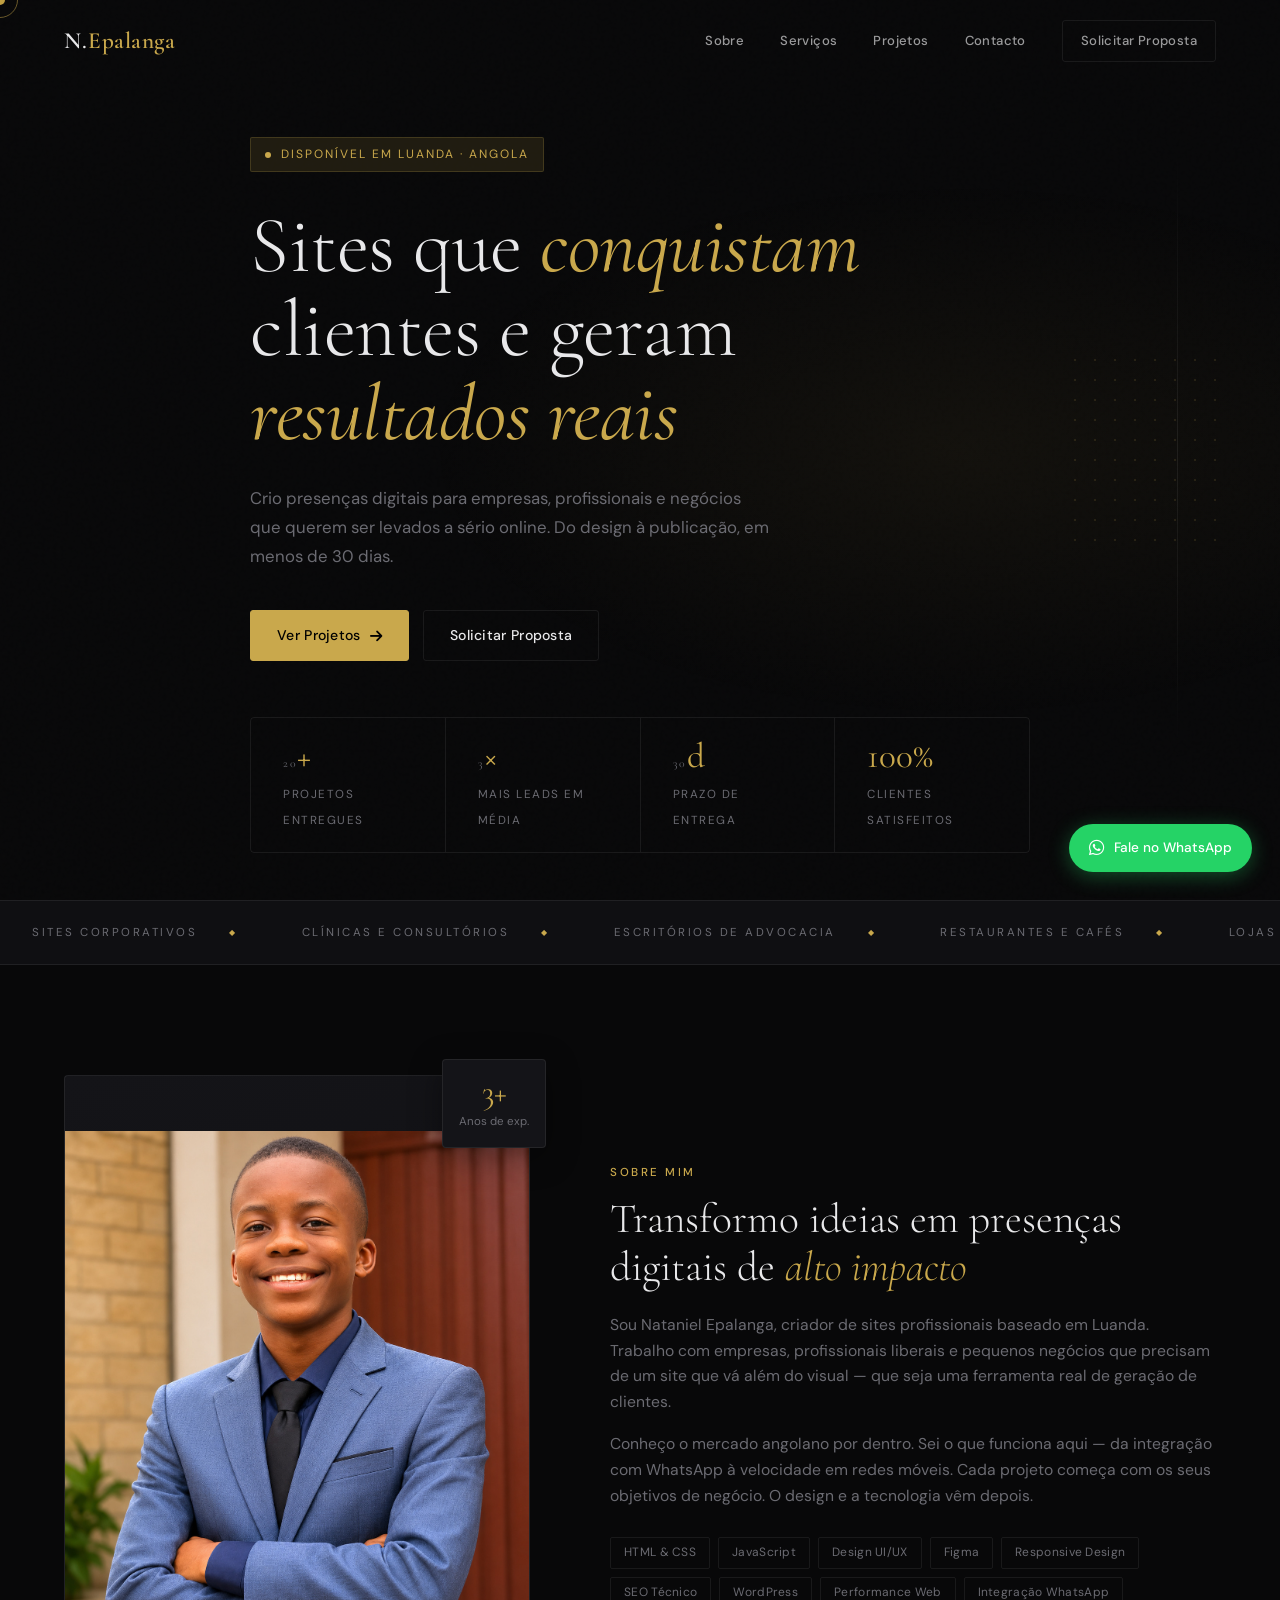
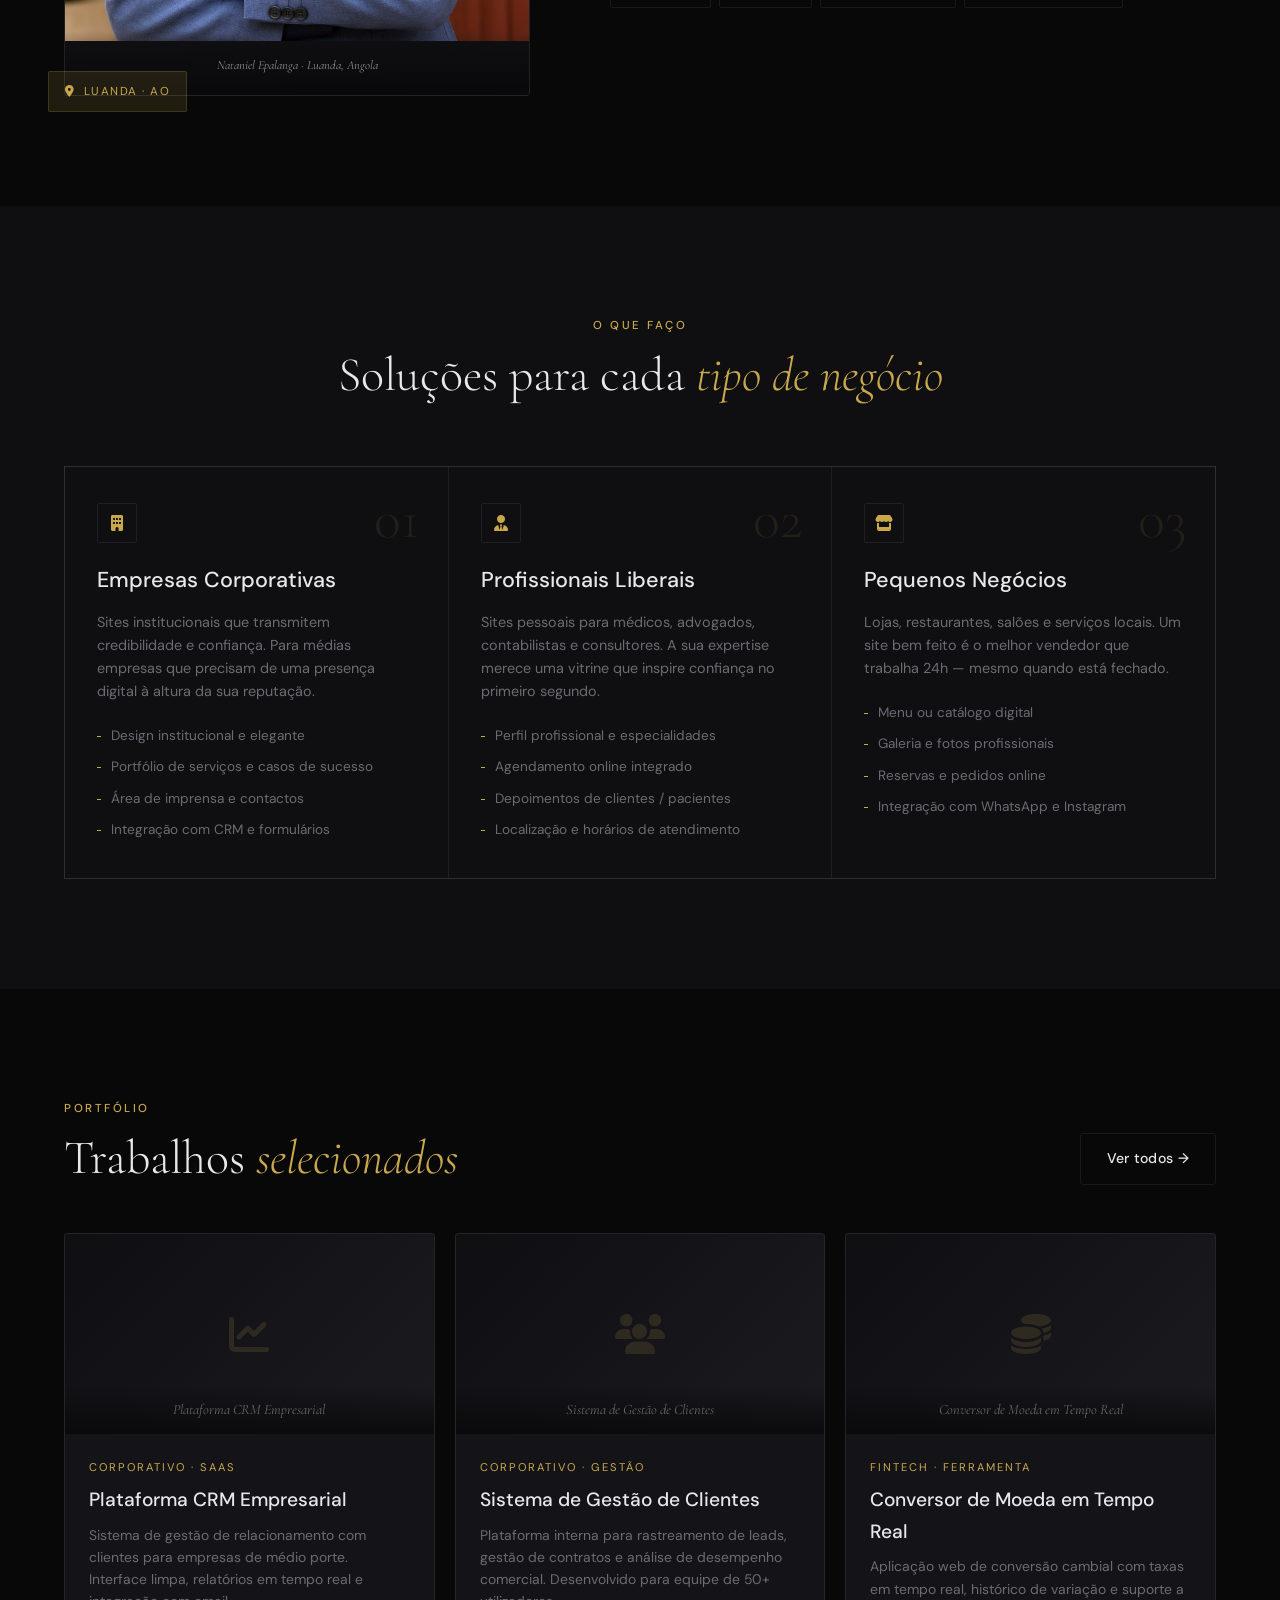
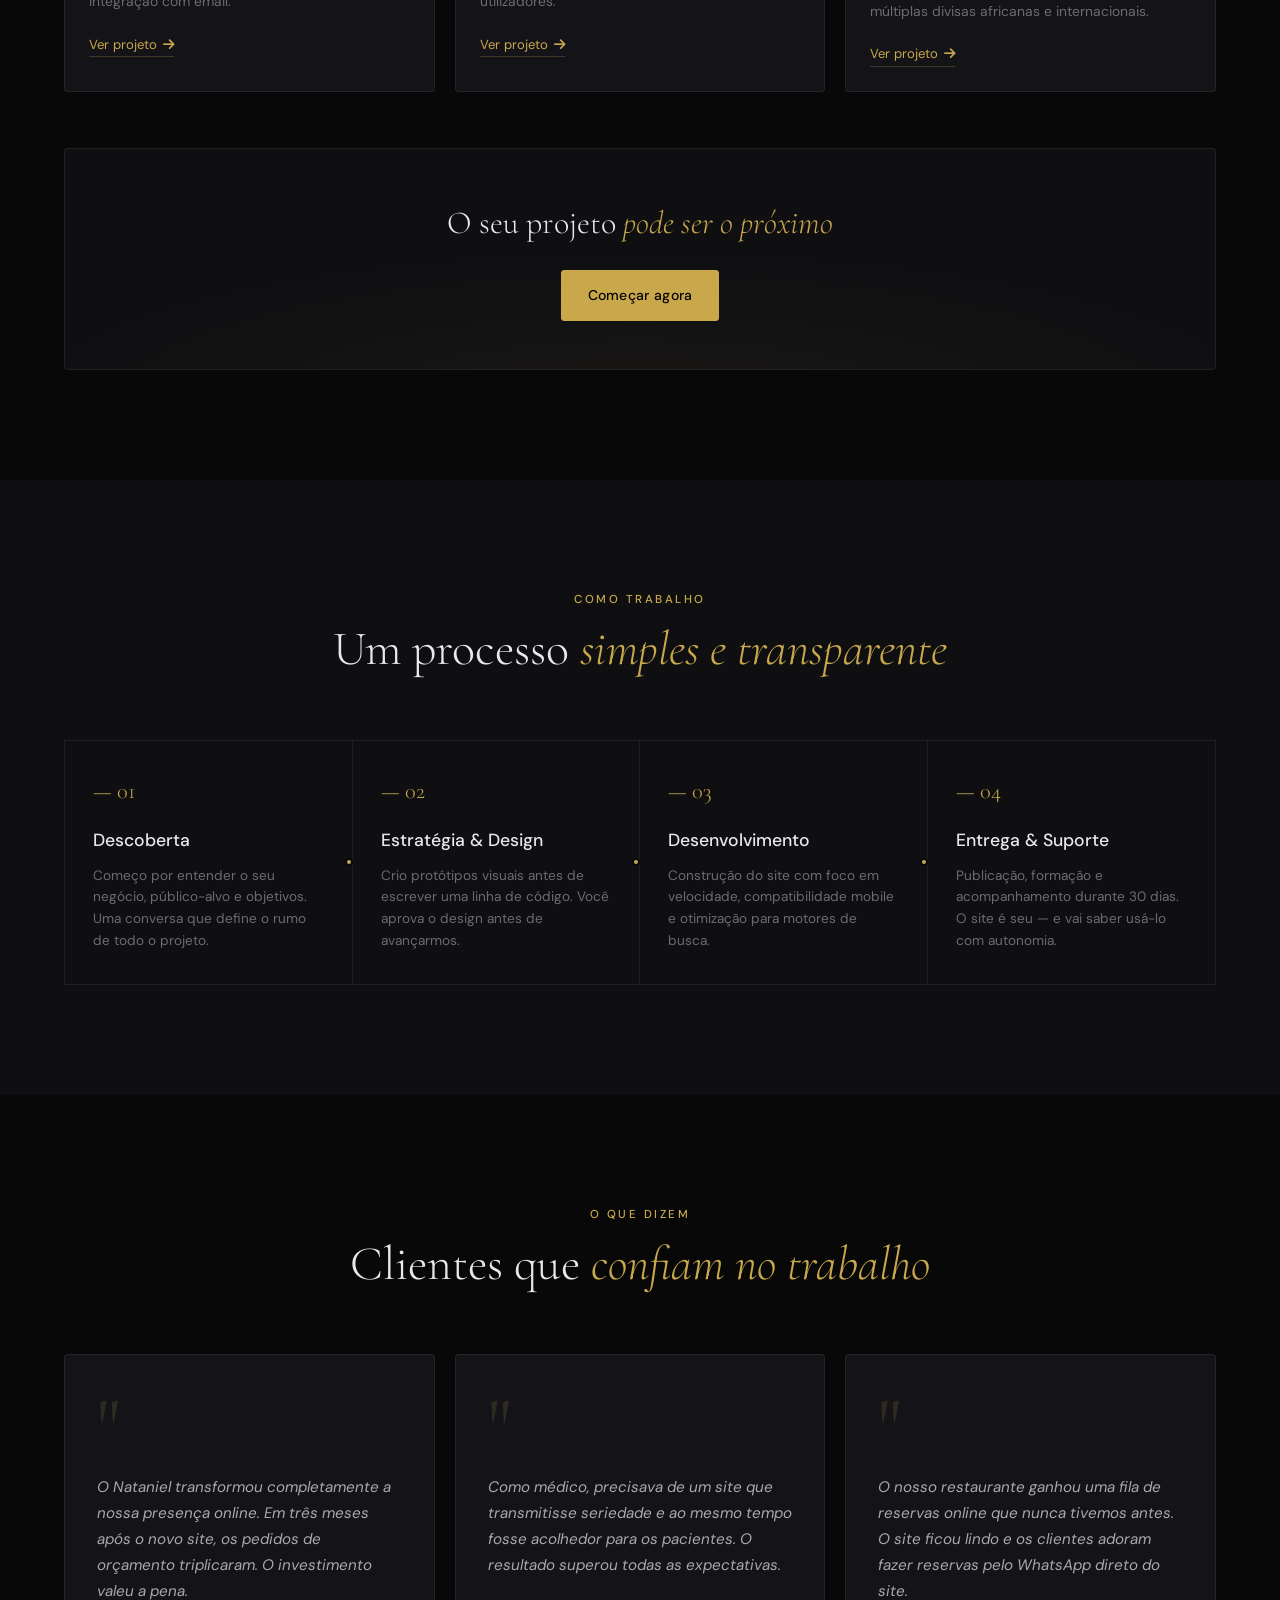
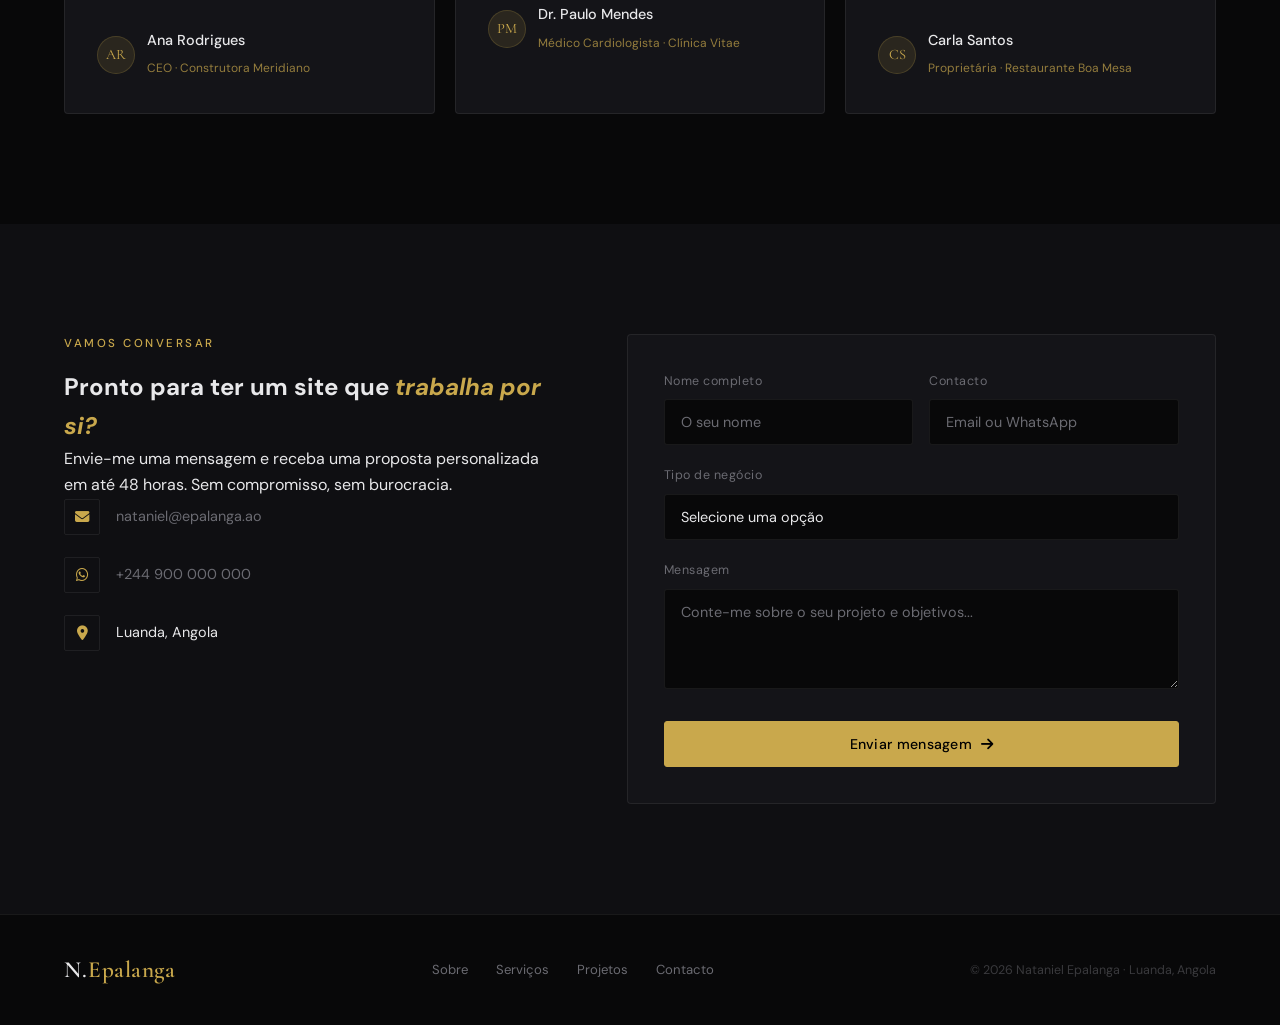
==== index2.html @ 770cfa65 "index2" ====
<!DOCTYPE html>
<html lang="pt-BR">
<head>
  <meta charset="UTF-8">
  <meta name="viewport" content="width=device-width, initial-scale=1.0">
  <meta name="description" content="Nataniel Epalanga — Criador de sites profissionais em Luanda, Angola. Design, desenvolvimento e resultados reais para empresas e negócios.">
  <title>Nataniel Epalanga — Criador de Sites Profissionais</title>
  
  <link rel="preconnect" href="https://fonts.googleapis.com">
  <link rel="preconnect" href="https://fonts.gstatic.com" crossorigin>
  <link href="https://fonts.googleapis.com/css2?family=Cormorant+Garamond:ital,wght@0,300;0,400;0,600;1,300;1,400&family=DM+Sans:wght@300;400;500&display=swap" rel="stylesheet">
  <link rel="stylesheet" href="https://cdnjs.cloudflare.com/ajax/libs/font-awesome/6.4.0/css/all.min.css">

  <style>
    :root {
      --bg:       #080809;
      --bg-2:     #0f0f12;
      --bg-card:  #141418;
      --border:   rgba(255,255,255,0.07);
      --border-h: rgba(201,168,76,0.35);
      --text:     #e8e8ea;
      --muted:    #6b6b72;
      --gold:     #c9a84c;
      --gold-2:   #e2c97e;
      --gold-dim: rgba(201,168,76,0.12);
      --font-h:   'Cormorant Garamond', serif;
      --font-b:   'DM Sans', sans-serif;
      --ease:     cubic-bezier(.4,0,.2,1);
    }
    *,*::before,*::after{margin:0;padding:0;box-sizing:border-box;}
    html{scroll-behavior:smooth;font-size:16px;}
    body{
      background:var(--bg);
      color:var(--text);
      font-family:var(--font-b);
      line-height:1.65;
      overflow-x:hidden;
      cursor:none;
    }
    a{text-decoration:none;color:inherit;}
    ul{list-style:none;}
    img{max-width:100%;display:block;}

    /* CURSOR */
    .cursor{
      position:fixed;width:10px;height:10px;
      border-radius:50%;background:var(--gold);
      pointer-events:none;z-index:9999;
      transform:translate(-50%,-50%);
      transition:transform .1s var(--ease),opacity .2s;
      mix-blend-mode:difference;
    }
    .cursor-ring{
      position:fixed;width:36px;height:36px;
      border-radius:50%;border:1px solid rgba(201,168,76,.5);
      pointer-events:none;z-index:9998;
      transform:translate(-50%,-50%);
      transition:transform .18s var(--ease),width .25s,height .25s,opacity .2s;
    }
    body:hover .cursor{opacity:1;}

    /* GRAIN OVERLAY */
    body::before{
      content:'';position:fixed;inset:0;
      background-image:url("data:image/svg+xml,%3Csvg viewBox='0 0 256 256' xmlns='http://www.w3.org/2000/svg'%3E%3Cfilter id='noise'%3E%3CfeTurbulence type='fractalNoise' baseFrequency='0.9' numOctaves='4' stitchTiles='stitch'/%3E%3C/filter%3E%3Crect width='100%25' height='100%25' filter='url(%23noise)' opacity='0.04'/%3E%3C/svg%3E");
      pointer-events:none;z-index:0;opacity:.4;
    }

    /* UTILITÁRIOS */
    .container{max-width:1200px;margin:0 auto;padding:0 24px;position:relative;z-index:1;}
    .sp{padding:110px 0;}
    .gold{color:var(--gold);font-style:italic;}
    .label{
      font-size:.72rem;text-transform:uppercase;letter-spacing:2.5px;
      color:var(--gold);margin-bottom:14px;display:block;font-family:var(--font-b);font-weight:500;
    }

    .btn{
      display:inline-flex;align-items:center;gap:9px;
      padding:13px 26px;border-radius:3px;font-weight:500;
      font-size:.88rem;cursor:pointer;transition:all .25s var(--ease);
      border:1px solid transparent;font-family:var(--font-b);
      letter-spacing:.3px;
    }
    .btn-primary{background:var(--gold);color:#000;border-color:var(--gold);}
    .btn-primary:hover{background:var(--gold-2);transform:translateY(-2px);box-shadow:0 8px 24px rgba(201,168,76,.25);}
    .btn-outline{background:transparent;color:var(--text);border-color:var(--border);}
    .btn-outline:hover{border-color:var(--gold);color:var(--gold);}

    /* WHATSAPP FLOAT */
    .wa-float{
      position:fixed;bottom:28px;right:28px;z-index:999;
      display:flex;align-items:center;gap:10px;
      background:#25D366;color:#fff;
      padding:13px 20px;border-radius:50px;
      font-size:.85rem;font-weight:500;
      box-shadow:0 4px 20px rgba(37,211,102,.35);
      transition:all .25s var(--ease);
      animation:waFloat 3s ease-in-out infinite;
    }
    .wa-float:hover{transform:translateY(-3px);box-shadow:0 8px 28px rgba(37,211,102,.45);}
    .wa-float i{font-size:1.1rem;}
    @keyframes waFloat{0%,100%{transform:translateY(0);}50%{transform:translateY(-4px);}}

    /* NAVBAR */
    .navbar{
      position:fixed;top:0;left:0;width:100%;z-index:1000;
      padding:20px 0;
      background:rgba(8,8,9,0);
      backdrop-filter:blur(0px);
      border-bottom:1px solid transparent;
      transition:all .4s var(--ease);
    }
    .navbar.scrolled{
      background:rgba(8,8,9,.88);
      backdrop-filter:blur(16px);
      border-bottom-color:var(--border);
      padding:13px 0;
    }
    .nav-inner{display:flex;justify-content:space-between;align-items:center;}
    .logo{
      font-family:var(--font-h);font-size:1.45rem;font-weight:600;
      letter-spacing:.5px;display:flex;align-items:center;gap:1px;
    }
    .logo em{color:var(--gold);font-style:normal;}
    .nav-links{display:flex;gap:36px;align-items:center;}
    .nav-links a{
      font-size:.82rem;font-weight:500;
      color:rgba(232,232,234,.65);
      letter-spacing:.4px;
      position:relative;
    }
    .nav-links a::after{
      content:'';position:absolute;bottom:-4px;left:0;
      width:0;height:1px;background:var(--gold);
      transition:width .3s var(--ease);
    }
    .nav-links a:hover{color:var(--text);}
    .nav-links a:hover::after{width:100%;}
    .nav-cta{padding:9px 18px;font-size:.82rem;}
    .hamburger{display:none;flex-direction:column;gap:5px;cursor:none;}
    .hamburger span{width:22px;height:1.5px;background:var(--text);transition:all .3s var(--ease);}

    /* HERO */
    .hero{
      min-height:100vh;display:flex;align-items:center;
      padding-top:90px;position:relative;overflow:hidden;
    }
    .hero-bg{
      position:absolute;inset:0;z-index:0;
      background:radial-gradient(ellipse 70% 50% at 75% 50%, rgba(201,168,76,.06) 0%, transparent 60%);
    }
    .hero-bg-line{
      position:absolute;right:8%;top:50%;transform:translateY(-50%);
      width:1px;height:70vh;
      background:linear-gradient(to bottom, transparent, var(--border), transparent);
    }
    .hero-grid-deco{
      position:absolute;right:5%;top:50%;transform:translateY(-50%);
      display:grid;grid-template-columns:repeat(8,1fr);
      grid-template-rows:repeat(10,1fr);
      gap:18px;opacity:.18;
      pointer-events:none;
    }
    .hero-grid-deco span{
      width:2px;height:2px;border-radius:50%;
      background:var(--gold);display:block;
    }
    .hero-content{max-width:780px;position:relative;z-index:1;}
    .hero-eyebrow{
      display:inline-flex;align-items:center;gap:10px;
      background:var(--gold-dim);border:1px solid rgba(201,168,76,.2);
      padding:7px 14px;border-radius:2px;
      font-size:.75rem;text-transform:uppercase;letter-spacing:2px;
      color:var(--gold);margin-bottom:32px;
    }
    .hero-eyebrow::before{content:'';width:6px;height:6px;border-radius:50%;background:var(--gold);animation:pulse 2s ease-in-out infinite;}
    @keyframes pulse{0%,100%{opacity:1;}50%{opacity:.3;}}
    .hero h1{
      font-family:var(--font-h);
      font-size:clamp(3rem,6.5vw,5rem);
      line-height:1.05;
      font-weight:300;
      margin-bottom:28px;
      letter-spacing:-.5px;
    }
    .hero h1 em{font-weight:400;}
    .hero-sub{
      font-size:1.05rem;color:var(--muted);
      max-width:520px;margin-bottom:40px;line-height:1.7;
    }
    .hero-actions{display:flex;gap:14px;flex-wrap:wrap;margin-bottom:56px;}
    .metrics{display:flex;gap:0;flex-wrap:wrap;border:1px solid var(--border);border-radius:4px;overflow:hidden;}
    .metric-item{
      padding:20px 32px;border-right:1px solid var(--border);
      flex:1;min-width:120px;
    }
    .metric-item:last-child{border-right:none;}
    .metric-item strong{
      display:block;font-family:var(--font-h);
      font-size:2.2rem;color:var(--gold);font-weight:400;
      line-height:1;margin-bottom:6px;
    }
    .metric-item span{font-size:.73rem;color:var(--muted);text-transform:uppercase;letter-spacing:1.5px;}

    /* MARQUEE */
    .marquee-wrap{
      overflow:hidden;padding:22px 0;
      border-top:1px solid var(--border);border-bottom:1px solid var(--border);
      background:var(--bg-2);
    }
    .marquee-track{display:flex;gap:0;animation:marquee 32s linear infinite;width:max-content;}
    .marquee-item{
      font-size:.72rem;text-transform:uppercase;letter-spacing:2.5px;
      color:var(--muted);white-space:nowrap;
      display:flex;align-items:center;gap:32px;padding:0 32px;
    }
    .marquee-item::after{content:"◆";color:var(--gold);font-size:.5rem;}
    @keyframes marquee{to{transform:translateX(-50%);}}

    /* SOBRE */
    .about-grid{display:grid;grid-template-columns:1fr 1.3fr;gap:80px;align-items:center;}
    .about-photo-wrap{position:relative;}
    .about-photo{
      aspect-ratio:3/4;
      background:linear-gradient(160deg, var(--bg-card) 0%, var(--bg-2) 100%);
      border:1px solid var(--border);
      border-radius:4px;
      overflow:hidden;
      display:flex;align-items:center;justify-content:center;
      position:relative;
    }
    .about-photo-placeholder{
      font-family:var(--font-h);font-size:6rem;
      color:var(--gold);opacity:.15;font-weight:300;
      user-select:none;
    }
    .about-photo-tag{
      position:absolute;bottom:0;left:0;right:0;
      background:linear-gradient(to top, rgba(8,8,9,.9), transparent);
      padding:24px 20px 20px;
      font-size:.78rem;color:rgba(232,232,234,.6);
      text-align:center;font-style:italic;font-family:var(--font-h);
    }
    .about-badge{
      position:absolute;top:-16px;right:-16px;
      background:var(--bg-card);border:1px solid var(--border);
      padding:16px;border-radius:4px;text-align:center;
      box-shadow:0 8px 32px rgba(0,0,0,.4);
    }
    .about-badge strong{
      display:block;font-family:var(--font-h);
      font-size:2rem;color:var(--gold);font-weight:400;line-height:1;
    }
    .about-badge span{font-size:.72rem;color:var(--muted);display:block;margin-top:4px;}
    .about-luanda{
      position:absolute;bottom:-16px;left:-16px;
      background:var(--gold-dim);border:1px solid rgba(201,168,76,.2);
      padding:10px 16px;border-radius:2px;
      font-size:.72rem;color:var(--gold);
      display:flex;align-items:center;gap:8px;
      text-transform:uppercase;letter-spacing:1.5px;
    }
    .about-text h2{font-family:var(--font-h);font-size:2.6rem;line-height:1.15;margin-bottom:20px;font-weight:300;}
    .about-text p{color:var(--muted);margin-bottom:16px;font-size:.98rem;}
    .skills-wrap{display:flex;flex-wrap:wrap;gap:8px;margin-top:28px;}
    .skill-tag{
      padding:5px 13px;
      background:transparent;border:1px solid var(--border);
      border-radius:2px;font-size:.75rem;color:var(--muted);
      transition:all .2s;letter-spacing:.3px;
    }
    .skill-tag:hover{border-color:var(--gold);color:var(--gold);}

    /* SERVIÇOS */
    .sec-header{text-align:center;margin-bottom:64px;}
    .sec-header h2{font-family:var(--font-h);font-size:3rem;font-weight:300;margin-top:10px;line-height:1.1;}
    .services-grid{display:grid;grid-template-columns:repeat(auto-fit,minmax(300px,1fr));gap:1px;
      background:var(--border);border:1px solid var(--border);}
    .service-card{
      background:var(--bg-2);padding:36px 32px;
      position:relative;transition:background .3s var(--ease);
    }
    .service-card:hover{background:var(--bg-card);}
    .service-card:hover .service-num{opacity:.35;}
    .service-num{
      position:absolute;top:24px;right:28px;
      font-family:var(--font-h);font-size:3.5rem;
      color:var(--gold);opacity:.1;
      font-weight:300;transition:opacity .3s;line-height:1;
    }
    .service-icon{
      width:40px;height:40px;border:1px solid var(--border);
      border-radius:2px;display:flex;align-items:center;justify-content:center;
      color:var(--gold);font-size:1rem;margin-bottom:20px;
    }
    .service-card h3{font-size:1.35rem;margin-bottom:12px;font-weight:500;}
    .service-card > p{color:var(--muted);font-size:.9rem;margin-bottom:22px;line-height:1.6;}
    .service-list{display:flex;flex-direction:column;gap:9px;}
    .service-list li{
      display:flex;align-items:center;gap:10px;
      font-size:.85rem;color:var(--muted);
    }
    .service-list li::before{content:"";width:4px;height:1px;background:var(--gold);flex-shrink:0;}

    /* PORTFÓLIO */
    .portfolio-head{
      display:flex;justify-content:space-between;
      align-items:flex-end;margin-bottom:48px;flex-wrap:wrap;gap:16px;
    }
    .portfolio-head h2{font-family:var(--font-h);font-size:3rem;font-weight:300;line-height:1.1;}
    .portfolio-grid{display:grid;grid-template-columns:repeat(auto-fit,minmax(340px,1fr));gap:20px;}
    .project-card{
      background:var(--bg-card);border:1px solid var(--border);
      border-radius:4px;overflow:hidden;
      transition:border-color .3s var(--ease),transform .3s var(--ease);
    }
    .project-card:hover{border-color:var(--border-h);transform:translateY(-4px);}
    .project-thumb{
      height:200px;
      background:linear-gradient(135deg, var(--bg-2) 0%, #1a1a20 100%);
      display:flex;align-items:center;justify-content:center;
      position:relative;overflow:hidden;
    }
    .project-thumb-icon{
      font-size:2.5rem;color:var(--gold);opacity:.15;
      transition:opacity .3s,transform .3s var(--ease);
    }
    .project-card:hover .project-thumb-icon{opacity:.25;transform:scale(1.05);}
    .thumb-label{
      position:absolute;bottom:0;left:0;right:0;
      padding:12px 16px;
      background:linear-gradient(to top,rgba(8,8,9,.85),transparent);
      font-size:.7rem;color:rgba(232,232,234,.4);
      text-align:center;font-family:var(--font-h);font-style:italic;font-size:.9rem;
    }
    .project-info{padding:24px;}
    .project-tag{font-size:.7rem;text-transform:uppercase;letter-spacing:2px;color:var(--gold);margin-bottom:8px;display:block;}
    .project-info h3{font-size:1.2rem;margin-bottom:8px;font-weight:500;}
    .project-info p{font-size:.87rem;color:var(--muted);margin-bottom:18px;line-height:1.6;}
    .project-link{
      font-size:.82rem;color:var(--gold);
      display:inline-flex;align-items:center;gap:6px;
      border-bottom:1px solid rgba(201,168,76,.25);padding-bottom:1px;
      transition:gap .2s,border-color .2s;
    }
    .project-link:hover{gap:10px;border-color:var(--gold);}
    .portfolio-cta{
      text-align:center;margin-top:56px;padding:48px 40px;
      background:var(--bg-2);border:1px solid var(--border);
      border-radius:4px;position:relative;overflow:hidden;
    }
    .portfolio-cta::before{
      content:'';position:absolute;inset:0;
      background:radial-gradient(ellipse 60% 80% at 50% 120%, rgba(201,168,76,.06), transparent);
    }
    .portfolio-cta h3{font-family:var(--font-h);font-size:2rem;margin-bottom:20px;font-weight:300;position:relative;}

    /* PROCESSO */
    .process-grid{
      display:grid;
      grid-template-columns:repeat(auto-fit,minmax(220px,1fr));
      gap:0;
      border:1px solid var(--border);
    }
    .process-step{
      padding:32px 28px;
      border-right:1px solid var(--border);
      position:relative;
      transition:background .3s;
    }
    .process-step:last-child{border-right:none;}
    .process-step:hover{background:var(--bg-card);}
    .step-num{
      font-family:var(--font-h);font-size:1.4rem;
      color:var(--gold);margin-bottom:16px;display:block;
      font-weight:300;
    }
    .process-step h3{font-size:1.1rem;margin-bottom:10px;font-weight:500;}
    .process-step p{font-size:.85rem;color:var(--muted);line-height:1.6;}
    .step-connector{
      position:absolute;top:50%;right:-1px;
      width:8px;height:8px;border-radius:50%;
      background:var(--gold);border:2px solid var(--bg);
      transform:translateY(-50%);z-index:1;
    }
    .process-step:last-child .step-connector{display:none;}

    /* DEPOIMENTOS */
    .testimonials-grid{display:grid;grid-template-columns:repeat(auto-fit,minmax(300px,1fr));gap:20px;}
    .testimonial-card{
      background:var(--bg-card);border:1px solid var(--border);
      padding:32px;border-radius:4px;position:relative;
      transition:border-color .3s;
    }
    .testimonial-card:hover{border-color:var(--border-h);}
    .quote-mark{
      font-family:var(--font-h);font-size:5rem;
      color:var(--gold);opacity:.15;line-height:1;
      margin-bottom:8px;display:block;
    }
    .testimonial-card p{font-size:.95rem;color:rgba(232,232,234,.7);margin-bottom:24px;font-style:italic;line-height:1.7;}
    .client-row{display:flex;align-items:center;gap:12px;}
    .client-avatar{
      width:38px;height:38px;border-radius:50%;
      background:var(--gold-dim);border:1px solid rgba(201,168,76,.2);
      display:flex;align-items:center;justify-content:center;
      font-family:var(--font-h);font-size:.9rem;color:var(--gold);flex-shrink:0;
    }
    .client-info h4{font-size:.9rem;margin-bottom:2px;font-weight:500;}
    .client-info span{font-size:.75rem;color:var(--gold);opacity:.7;}

    /* CONTACTO */
    .contact-grid{display:grid;grid-template-columns:1fr 1.2fr;gap:72px;align-items:start;}
    .contact-info h2{font-family:var(--font-h);font-size:2.6rem;margin-bottom:16px;font-weight:300;line-height:1.15;}
    .contact-info > p{color:var(--muted);margin-bottom:36px;font-size:.95rem;}
    .info-row{display:flex;align-items:center;gap:16px;margin-bottom:22px;}
    .info-icon{
      width:36px;height:36px;border:1px solid var(--border);
      border-radius:2px;display:flex;align-items:center;justify-content:center;
      color:var(--gold);font-size:.9rem;flex-shrink:0;
    }
    .info-row a:hover,.info-row span{color:var(--text);}
    .info-row a:hover{color:var(--gold);}
    .info-text{font-size:.9rem;color:var(--muted);}
    .contact-form-wrap{
      background:var(--bg-card);border:1px solid var(--border);
      padding:36px;border-radius:4px;
    }
    .f-group{margin-bottom:20px;}
    .f-group label{display:block;font-size:.78rem;color:var(--muted);margin-bottom:8px;letter-spacing:.5px;}
    .f-control{
      width:100%;padding:13px 16px;
      background:var(--bg);border:1px solid var(--border);
      border-radius:3px;color:var(--text);
      font-family:var(--font-b);font-size:.9rem;
      transition:border-color .2s;
      -webkit-appearance:none;
    }
    .f-control:focus{outline:none;border-color:rgba(201,168,76,.4);}
    .f-control::placeholder{color:var(--muted);}
    .f-row{display:grid;grid-template-columns:1fr 1fr;gap:16px;}
    .btn-submit{width:100%;justify-content:center;margin-top:4px;}
    .form-success{display:none;text-align:center;padding:18px;color:var(--gold);margin-top:14px;font-size:.9rem;}

    /* FOOTER */
    footer{padding:36px 0;border-top:1px solid var(--border);}
    .footer-inner{
      display:flex;justify-content:space-between;
      align-items:center;flex-wrap:wrap;gap:20px;
    }
    .footer-links{display:flex;gap:28px;}
    .footer-links a{font-size:.82rem;color:var(--muted);transition:color .2s;}
    .footer-links a:hover{color:var(--gold);}
    .copyright{font-size:.78rem;color:rgba(107,107,114,.5);}

    /* RESPONSIVO */
    @media(max-width:768px){
      .nav-links{
        position:fixed;top:0;right:-100%;width:80%;max-width:280px;height:100vh;
        background:var(--bg-2);flex-direction:column;justify-content:center;
        padding:40px;transition:right .3s var(--ease);border-left:1px solid var(--border);
      }
      .nav-links.active{right:0;}
      .hamburger{display:flex;}
      .hamburger.active span:nth-child(1){transform:rotate(45deg) translate(5px,4px);}
      .hamburger.active span:nth-child(2){opacity:0;}
      .hamburger.active span:nth-child(3){transform:rotate(-45deg) translate(5px,-4px);}
      .about-grid,.contact-grid{grid-template-columns:1fr;gap:48px;}
      .f-row{grid-template-columns:1fr;}
      .metrics{flex-direction:column;border:none;gap:0;}
      .metric-item{border-right:none;border-bottom:1px solid var(--border);padding:16px 0;}
      .metric-item:last-child{border-bottom:none;}
      .sp{padding:80px 0;}
      body{cursor:auto;}
      .cursor,.cursor-ring{display:none;}
      .wa-float span{display:none;}
      .process-grid{grid-template-columns:1fr 1fr;}
      .process-step{border-right:1px solid var(--border);}
      .process-step:nth-child(even){border-right:none;}
      .process-step:nth-child(n+3){border-top:1px solid var(--border);}
    }
    @media(max-width:480px){
      .process-grid{grid-template-columns:1fr;}
      .process-step{border-right:none;border-bottom:1px solid var(--border);}
      .process-step:last-child{border-bottom:none;}
    }

    /* ANIMAÇÕES */
    .fade-in{opacity:0;transform:translateY(24px);transition:opacity .65s var(--ease),transform .65s var(--ease);}
    .fade-in.visible{opacity:1;transform:translateY(0);}
    .fade-in:nth-child(2){transition-delay:.1s;}
    .fade-in:nth-child(3){transition-delay:.2s;}

    /* COUNTER */
    .counter{display:inline-block;}
  </style>
</head>
<body>

  <!-- CURSOR -->
  <div class="cursor" id="cursor"></div>
  <div class="cursor-ring" id="cursorRing"></div>

  <!-- WHATSAPP FLOAT -->
  <a href="https://wa.me/244900000000?text=Olá%20Nataniel%2C%20gostaria%20de%20saber%20mais%20sobre%20os%20seus%20serviços." target="_blank" class="wa-float" aria-label="Contactar no WhatsApp">
    <i class="fab fa-whatsapp"></i>
    <span>Fale no WhatsApp</span>
  </a>

  <!-- NAVBAR -->
  <nav class="navbar" id="navbar">
    <div class="container nav-inner">
      <a href="#" class="logo">N.<em>Epalanga</em></a>
      <div class="nav-links" id="navLinks">
        <a href="#sobre">Sobre</a>
        <a href="#servicos">Serviços</a>
        <a href="#projetos">Projetos</a>
        <a href="#contato">Contacto</a>
        <a href="#contato" class="btn btn-outline nav-cta">Solicitar Proposta</a>
      </div>
      <div class="hamburger" id="hamburger" role="button" tabindex="0" aria-label="Menu">
        <span></span><span></span><span></span>
      </div>
    </div>
  </nav>

  <main>
    <!-- HERO -->
    <section class="hero">
      <div class="hero-bg"></div>
      <div class="hero-bg-line"></div>
      <div class="hero-grid-deco" id="heroDots"></div>
      <div class="container">
        <div class="hero-content fade-in">
          <span class="hero-eyebrow">Disponível em Luanda · Angola</span>
          <h1>Sites que <em class="gold">conquistam</em><br>clientes e geram<br><em class="gold">resultados reais</em></h1>
          <p class="hero-sub">Crio presenças digitais para empresas, profissionais e negócios que querem ser levados a sério online. Do design à publicação, em menos de 30 dias.</p>
          <div class="hero-actions">
            <a href="#projetos" class="btn btn-primary">Ver Projetos <i class="fas fa-arrow-right"></i></a>
            <a href="#contato" class="btn btn-outline">Solicitar Proposta</a>
          </div>
          <div class="metrics">
            <div class="metric-item">
              <strong><span class="counter" data-target="20">0</span>+</strong>
              <span>Projetos entregues</span>
            </div>
            <div class="metric-item">
              <strong><span class="counter" data-target="3">0</span>×</strong>
              <span>Mais leads em média</span>
            </div>
            <div class="metric-item">
              <strong><span class="counter" data-target="30">0</span>d</strong>
              <span>Prazo de entrega</span>
            </div>
            <div class="metric-item">
              <strong>100%</strong>
              <span>Clientes satisfeitos</span>
            </div>
          </div>
        </div>
      </div>
    </section>

    <!-- MARQUEE -->
    <div class="marquee-wrap">
      <div class="marquee-track">
        <span class="marquee-item">Sites Corporativos</span>
        <span class="marquee-item">Clínicas e Consultórios</span>
        <span class="marquee-item">Escritórios de Advocacia</span>
        <span class="marquee-item">Restaurantes e Cafés</span>
        <span class="marquee-item">Lojas Online</span>
        <span class="marquee-item">Landing Pages de Alta Conversão</span>
        <span class="marquee-item">SEO e Performance</span>
        <span class="marquee-item">Integração WhatsApp</span>
        <span class="marquee-item">Sites Corporativos</span>
        <span class="marquee-item">Clínicas e Consultórios</span>
        <span class="marquee-item">Escritórios de Advocacia</span>
        <span class="marquee-item">Restaurantes e Cafés</span>
        <span class="marquee-item">Lojas Online</span>
        <span class="marquee-item">Landing Pages de Alta Conversão</span>
        <span class="marquee-item">SEO e Performance</span>
        <span class="marquee-item">Integração WhatsApp</span>
      </div>
    </div>

    <!-- SOBRE -->
    <section id="sobre" class="sp">
      <div class="container about-grid">
        <div class="about-photo-wrap fade-in">
          <div class="about-photo">
            <img src="img/WIN_20260401_14_56_53_Pro.jpg" alt="Nataniel Epalanga">
            <div class="about-photo-tag">Nataniel Epalanga · Luanda, Angola</div>
            
          </div>
          <div class="about-badge">
            <strong>3+</strong>
            <span>Anos de exp.</span>
          </div>
          <div class="about-luanda">
            <i class="fas fa-map-marker-alt"></i>
            Luanda · AO
          </div>
        </div>
        <div class="about-text fade-in">
          <span class="label">Sobre mim</span>
          <h2>Transformo ideias em presenças digitais de <span class="gold">alto impacto</span></h2>
          <p>Sou Nataniel Epalanga, criador de sites profissionais baseado em Luanda. Trabalho com empresas, profissionais liberais e pequenos negócios que precisam de um site que vá além do visual — que seja uma ferramenta real de geração de clientes.</p>
          <p>Conheço o mercado angolano por dentro. Sei o que funciona aqui — da integração com WhatsApp à velocidade em redes móveis. Cada projeto começa com os seus objetivos de negócio. O design e a tecnologia vêm depois.</p>
          <div class="skills-wrap">
            <span class="skill-tag">HTML & CSS</span>
            <span class="skill-tag">JavaScript</span>
            <span class="skill-tag">Design UI/UX</span>
            <span class="skill-tag">Figma</span>
            <span class="skill-tag">Responsive Design</span>
            <span class="skill-tag">SEO Técnico</span>
            <span class="skill-tag">WordPress</span>
            <span class="skill-tag">Performance Web</span>
            <span class="skill-tag">Integração WhatsApp</span>
          </div>
        </div>
      </div>
    </section>

    <!-- SERVIÇOS -->
    <section id="servicos" class="sp" style="background:var(--bg-2);">
      <div class="container">
        <div class="sec-header fade-in">
          <span class="label">O que faço</span>
          <h2>Soluções para cada <span class="gold">tipo de negócio</span></h2>
        </div>
        <div class="services-grid">
          <div class="service-card fade-in">
            <span class="service-num">01</span>
            <div class="service-icon"><i class="fas fa-building"></i></div>
            <h3>Empresas Corporativas</h3>
            <p>Sites institucionais que transmitem credibilidade e confiança. Para médias empresas que precisam de uma presença digital à altura da sua reputação.</p>
            <ul class="service-list">
              <li>Design institucional e elegante</li>
              <li>Portfólio de serviços e casos de sucesso</li>
              <li>Área de imprensa e contactos</li>
              <li>Integração com CRM e formulários</li>
            </ul>
          </div>
          <div class="service-card fade-in">
            <span class="service-num">02</span>
            <div class="service-icon"><i class="fas fa-user-tie"></i></div>
            <h3>Profissionais Liberais</h3>
            <p>Sites pessoais para médicos, advogados, contabilistas e consultores. A sua expertise merece uma vitrine que inspire confiança no primeiro segundo.</p>
            <ul class="service-list">
              <li>Perfil profissional e especialidades</li>
              <li>Agendamento online integrado</li>
              <li>Depoimentos de clientes / pacientes</li>
              <li>Localização e horários de atendimento</li>
            </ul>
          </div>
          <div class="service-card fade-in">
            <span class="service-num">03</span>
            <div class="service-icon"><i class="fas fa-store"></i></div>
            <h3>Pequenos Negócios</h3>
            <p>Lojas, restaurantes, salões e serviços locais. Um site bem feito é o melhor vendedor que trabalha 24h — mesmo quando está fechado.</p>
            <ul class="service-list">
              <li>Menu ou catálogo digital</li>
              <li>Galeria e fotos profissionais</li>
              <li>Reservas e pedidos online</li>
              <li>Integração com WhatsApp e Instagram</li>
            </ul>
          </div>
        </div>
      </div>
    </section>

    <!-- PORTFÓLIO -->
    <section id="projetos" class="sp">
      <div class="container">
        <div class="portfolio-head fade-in">
          <div>
            <span class="label">Portfólio</span>
            <h2>Trabalhos <span class="gold">selecionados</span></h2>
          </div>
          <a href="#" class="btn btn-outline">Ver todos →</a>
        </div>
        <div class="portfolio-grid">
          <div class="project-card fade-in">
            <div class="project-thumb">
              <i class="fas fa-chart-line project-thumb-icon"></i>
              <div class="thumb-label">Plataforma CRM Empresarial</div>
            </div>
            <div class="project-info">
              <span class="project-tag">Corporativo · SaaS</span>
              <h3>Plataforma CRM Empresarial</h3>
              <p>Sistema de gestão de relacionamento com clientes para empresas de médio porte. Interface limpa, relatórios em tempo real e integração com email.</p>
              <a href="#" class="project-link">Ver projeto <i class="fas fa-arrow-right"></i></a>
            </div>
          </div>
          <div class="project-card fade-in">
            <div class="project-thumb">
              <i class="fas fa-users project-thumb-icon"></i>
              <div class="thumb-label">Sistema de Gestão de Clientes</div>
            </div>
            <div class="project-info">
              <span class="project-tag">Corporativo · Gestão</span>
              <h3>Sistema de Gestão de Clientes</h3>
              <p>Plataforma interna para rastreamento de leads, gestão de contratos e análise de desempenho comercial. Desenvolvido para equipe de 50+ utilizadores.</p>
              <a href="#" class="project-link">Ver projeto <i class="fas fa-arrow-right"></i></a>
            </div>
          </div>
          <div class="project-card fade-in">
            <div class="project-thumb">
              <i class="fas fa-coins project-thumb-icon"></i>
              <div class="thumb-label">Conversor de Moeda em Tempo Real</div>
            </div>
            <div class="project-info">
              <span class="project-tag">Fintech · Ferramenta</span>
              <h3>Conversor de Moeda em Tempo Real</h3>
              <p>Aplicação web de conversão cambial com taxas em tempo real, histórico de variação e suporte a múltiplas divisas africanas e internacionais.</p>
              <a href="#" class="project-link">Ver projeto <i class="fas fa-arrow-right"></i></a>
            </div>
          </div>
        </div>
        <div class="portfolio-cta fade-in">
          <h3>O seu projeto <span class="gold">pode ser o próximo</span></h3>
          <a href="#contato" class="btn btn-primary">Começar agora</a>
        </div>
      </div>
    </section>

    <!-- PROCESSO -->
    <section id="processo" class="sp" style="background:var(--bg-2);">
      <div class="container">
        <div class="sec-header fade-in">
          <span class="label">Como trabalho</span>
          <h2>Um processo <span class="gold">simples e transparente</span></h2>
        </div>
        <div class="process-grid">
          <div class="process-step fade-in">
            <div class="step-connector"></div>
            <span class="step-num">— 01</span>
            <h3>Descoberta</h3>
            <p>Começo por entender o seu negócio, público-alvo e objetivos. Uma conversa que define o rumo de todo o projeto.</p>
          </div>
          <div class="process-step fade-in">
            <div class="step-connector"></div>
            <span class="step-num">— 02</span>
            <h3>Estratégia & Design</h3>
            <p>Crio protótipos visuais antes de escrever uma linha de código. Você aprova o design antes de avançarmos.</p>
          </div>
          <div class="process-step fade-in">
            <div class="step-connector"></div>
            <span class="step-num">— 03</span>
            <h3>Desenvolvimento</h3>
            <p>Construção do site com foco em velocidade, compatibilidade mobile e otimização para motores de busca.</p>
          </div>
          <div class="process-step fade-in">
            <span class="step-num">— 04</span>
            <h3>Entrega & Suporte</h3>
            <p>Publicação, formação e acompanhamento durante 30 dias. O site é seu — e vai saber usá-lo com autonomia.</p>
          </div>
        </div>
      </div>
    </section>

    <!-- DEPOIMENTOS -->
    <section id="depoimentos" class="sp">
      <div class="container">
        <div class="sec-header fade-in">
          <span class="label">O que dizem</span>
          <h2>Clientes que <span class="gold">confiam no trabalho</span></h2>
        </div>
        <div class="testimonials-grid">
          <div class="testimonial-card fade-in">
            <span class="quote-mark">"</span>
            <p>O Nataniel transformou completamente a nossa presença online. Em três meses após o novo site, os pedidos de orçamento triplicaram. O investimento valeu a pena.</p>
            <div class="client-row">
              <div class="client-avatar">AR</div>
              <div class="client-info">
                <h4>Ana Rodrigues</h4>
                <span>CEO · Construtora Meridiano</span>
              </div>
            </div>
          </div>
          <div class="testimonial-card fade-in">
            <span class="quote-mark">"</span>
            <p>Como médico, precisava de um site que transmitisse seriedade e ao mesmo tempo fosse acolhedor para os pacientes. O resultado superou todas as expectativas.</p>
            <div class="client-row">
              <div class="client-avatar">PM</div>
              <div class="client-info">
                <h4>Dr. Paulo Mendes</h4>
                <span>Médico Cardiologista · Clínica Vitae</span>
              </div>
            </div>
          </div>
          <div class="testimonial-card fade-in">
            <span class="quote-mark">"</span>
            <p>O nosso restaurante ganhou uma fila de reservas online que nunca tivemos antes. O site ficou lindo e os clientes adoram fazer reservas pelo WhatsApp direto do site.</p>
            <div class="client-row">
              <div class="client-avatar">CS</div>
              <div class="client-info">
                <h4>Carla Santos</h4>
                <span>Proprietária · Restaurante Boa Mesa</span>
              </div>
            </div>
          </div>
        </div>
      </div>
    </section>

    <!-- CONTACTO -->
    <section id="contato" class="sp" style="background:var(--bg-2);">
      <div class="container contact-grid">
        <div class="fade-in">
          <span class="label">Vamos conversar</span>
          <h2>Pronto para ter um site que <span class="gold">trabalha por si?</span></h2>
          <p>Envie-me uma mensagem e receba uma proposta personalizada em até 48 horas. Sem compromisso, sem burocracia.</p>
          <div class="info-row">
            <div class="info-icon"><i class="fas fa-envelope"></i></div>
            <a href="mailto:nataniel@epalanga.ao" class="info-text">nataniel@epalanga.ao</a>
          </div>
          <div class="info-row">
            <div class="info-icon"><i class="fab fa-whatsapp"></i></div>
            <a href="https://wa.me/244900000000" target="_blank" class="info-text">+244 900 000 000</a>
          </div>
          <div class="info-row">
            <div class="info-icon"><i class="fas fa-map-marker-alt"></i></div>
            <span class="info-text">Luanda, Angola</span>
          </div>
        </div>
        <div class="contact-form-wrap fade-in">
          <form id="contactForm">
            <div class="f-row">
              <div class="f-group">
                <label for="nome">Nome completo</label>
                <input type="text" id="nome" name="nome" class="f-control" placeholder="O seu nome" required>
              </div>
              <div class="f-group">
                <label for="contacto">Contacto</label>
                <input type="text" id="contacto" name="contacto" class="f-control" placeholder="Email ou WhatsApp" required>
              </div>
            </div>
            <div class="f-group">
              <label for="tipo">Tipo de negócio</label>
              <select id="tipo" name="tipo" class="f-control" required>
                <option value="" disabled selected>Selecione uma opção</option>
                <option value="empresa">Empresa / Corporativo</option>
                <option value="liberal">Profissional Liberal</option>
                <option value="pequeno">Pequeno Negócio</option>
                <option value="outro">Outro</option>
              </select>
            </div>
            <div class="f-group">
              <label for="mensagem">Mensagem</label>
              <textarea id="mensagem" name="mensagem" class="f-control" rows="4" placeholder="Conte-me sobre o seu projeto e objetivos..." required></textarea>
            </div>
            <button type="submit" class="btn btn-primary btn-submit">Enviar mensagem <i class="fas fa-arrow-right"></i></button>
            <div class="form-success" id="formSuccess">✅ Mensagem enviada! Entrarei em contacto em breve.</div>
          </form>
        </div>
      </div>
    </section>
  </main>

  <!-- FOOTER -->
  <footer>
    <div class="container footer-inner">
      <a href="#" class="logo">N.<em>Epalanga</em></a>
      <div class="footer-links">
        <a href="#sobre">Sobre</a>
        <a href="#servicos">Serviços</a>
        <a href="#projetos">Projetos</a>
        <a href="#contato">Contacto</a>
      </div>
      <p class="copyright">© 2026 Nataniel Epalanga · Luanda, Angola</p>
    </div>
  </footer>

  <script>
    // CURSOR CUSTOM
    const cursor = document.getElementById('cursor');
    const ring = document.getElementById('cursorRing');
    let mx = 0, my = 0, rx = 0, ry = 0;
    document.addEventListener('mousemove', e => {
      mx = e.clientX; my = e.clientY;
      cursor.style.left = mx + 'px';
      cursor.style.top = my + 'px';
    });
    function animRing() {
      rx += (mx - rx) * .12;
      ry += (my - ry) * .12;
      ring.style.left = rx + 'px';
      ring.style.top = ry + 'px';
      requestAnimationFrame(animRing);
    }
    animRing();
    document.querySelectorAll('a,button,.btn').forEach(el => {
      el.addEventListener('mouseenter', () => {
        ring.style.width = '52px'; ring.style.height = '52px';
        cursor.style.transform = 'translate(-50%,-50%) scale(0.5)';
      });
      el.addEventListener('mouseleave', () => {
        ring.style.width = '36px'; ring.style.height = '36px';
        cursor.style.transform = 'translate(-50%,-50%) scale(1)';
      });
    });

    // HERO DOTS
    const dots = document.getElementById('heroDots');
    if(dots) {
      for(let i=0;i<80;i++){
        const s = document.createElement('span');
        dots.appendChild(s);
      }
    }

    // HAMBURGER
    const hamburger = document.getElementById('hamburger');
    const navLinks = document.getElementById('navLinks');
    hamburger.addEventListener('click', () => {
      navLinks.classList.toggle('active');
      hamburger.classList.toggle('active');
    });
    document.querySelectorAll('.nav-links a').forEach(l => {
      l.addEventListener('click', () => {
        navLinks.classList.remove('active');
        hamburger.classList.remove('active');
      });
    });

    // NAVBAR SCROLL
    window.addEventListener('scroll', () => {
      document.getElementById('navbar').classList.toggle('scrolled', window.scrollY > 40);
    });

    // SCROLL REVEAL
    const obs = new IntersectionObserver(entries => {
      entries.forEach(e => {
        if(e.isIntersecting) {
          e.target.classList.add('visible');
          obs.unobserve(e.target);
        }
      });
    }, {threshold:.1, rootMargin:'0px 0px -40px 0px'});
    document.querySelectorAll('.fade-in').forEach(el => obs.observe(el));

    // ANIMATED COUNTERS
    function animCounter(el) {
      const target = parseInt(el.dataset.target);
      const duration = 1800;
      const start = performance.now();
      function step(now) {
        const p = Math.min((now - start) / duration, 1);
        const ease = 1 - Math.pow(1 - p, 3);
        el.textContent = Math.floor(ease * target);
        if(p < 1) requestAnimationFrame(step);
        else el.textContent = target;
      }
      requestAnimationFrame(step);
    }
    const counterObs = new IntersectionObserver(entries => {
      entries.forEach(e => {
        if(e.isIntersecting) {
          e.target.querySelectorAll('.counter').forEach(animCounter);
          counterObs.unobserve(e.target);
        }
      });
    }, {threshold:.5});
    document.querySelectorAll('.metrics').forEach(el => counterObs.observe(el));

    // FORM
    document.getElementById('contactForm').addEventListener('submit', function(e) {
      e.preventDefault();
      const btn = this.querySelector('.btn-submit');
      const msg = document.getElementById('formSuccess');
      btn.innerHTML = 'A enviar... <i class="fas fa-spinner fa-spin"></i>';
      btn.disabled = true;
      setTimeout(() => {
        this.reset();
        btn.innerHTML = 'Enviar mensagem <i class="fas fa-arrow-right"></i>';
        btn.disabled = false;
        msg.style.display = 'block';
        setTimeout(() => { msg.style.display = 'none'; }, 5000);
      }, 1500);
    });
  </script>
</body>
</html>
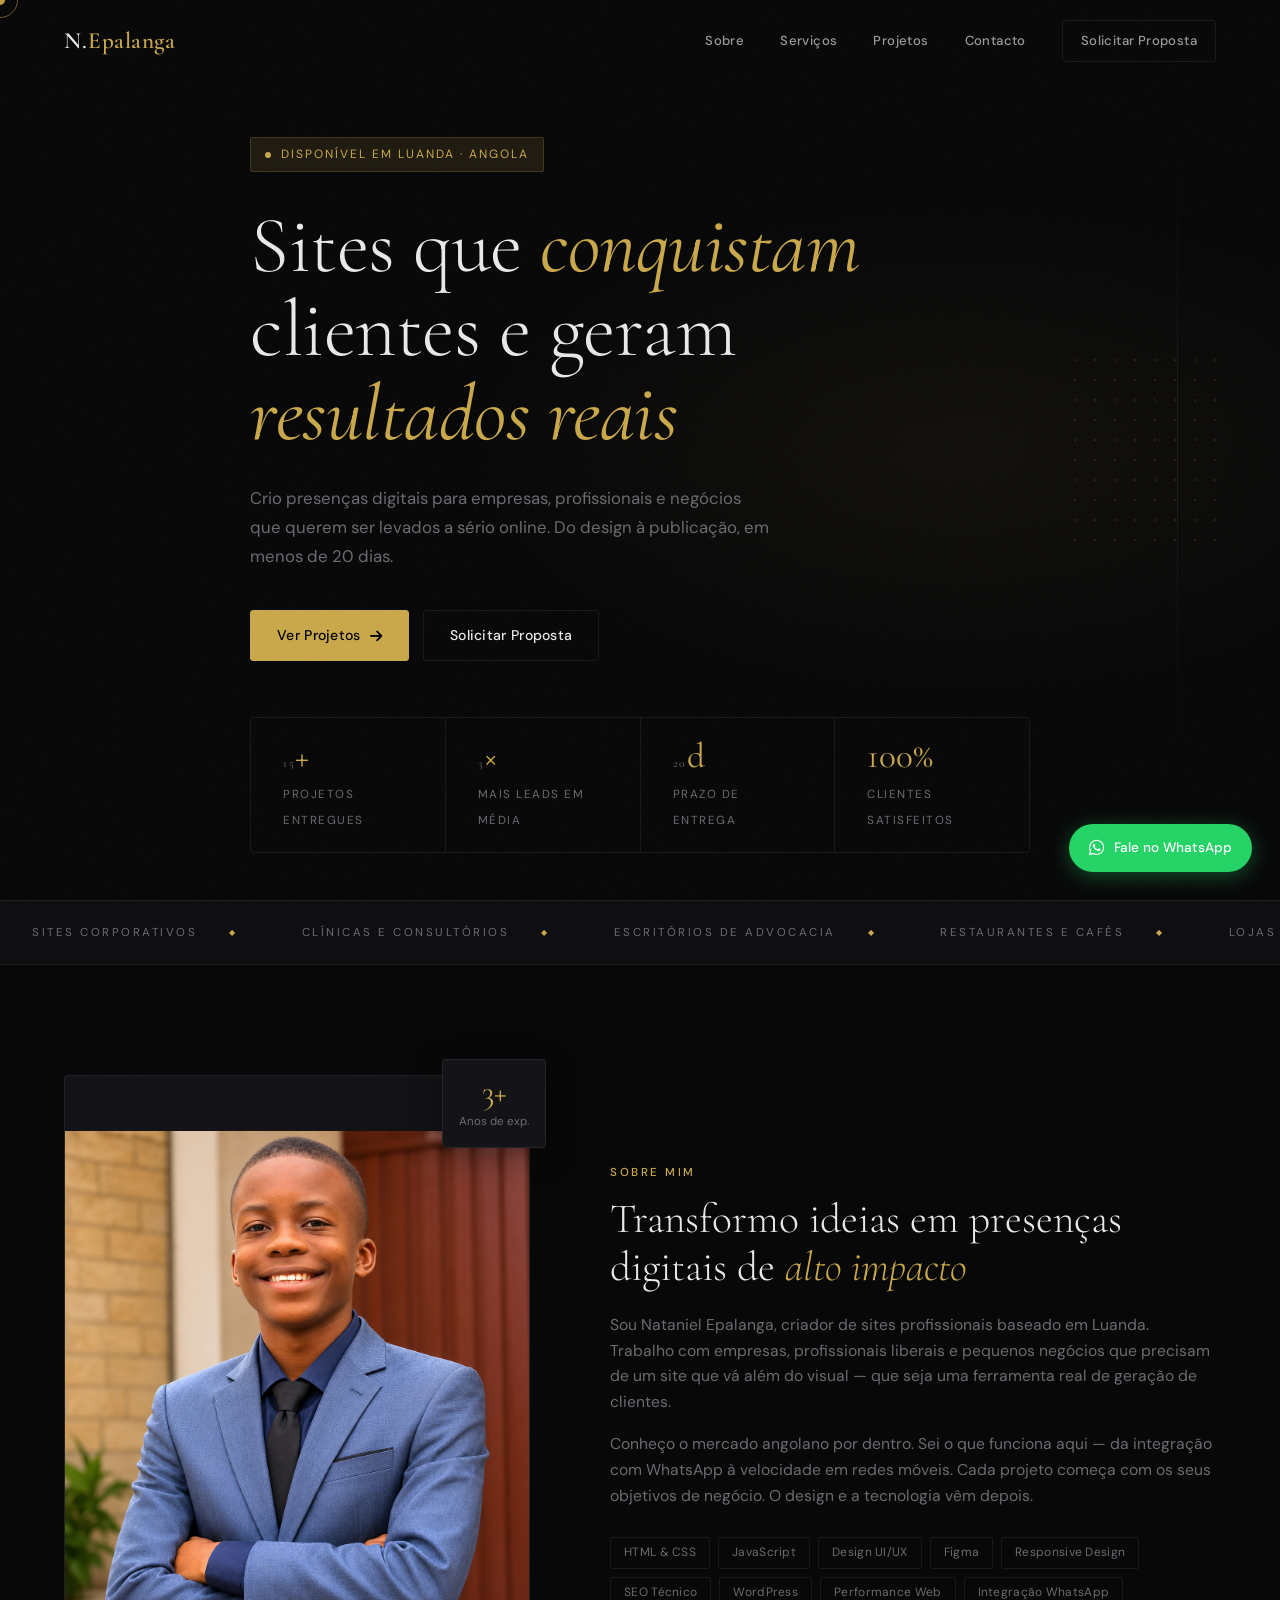
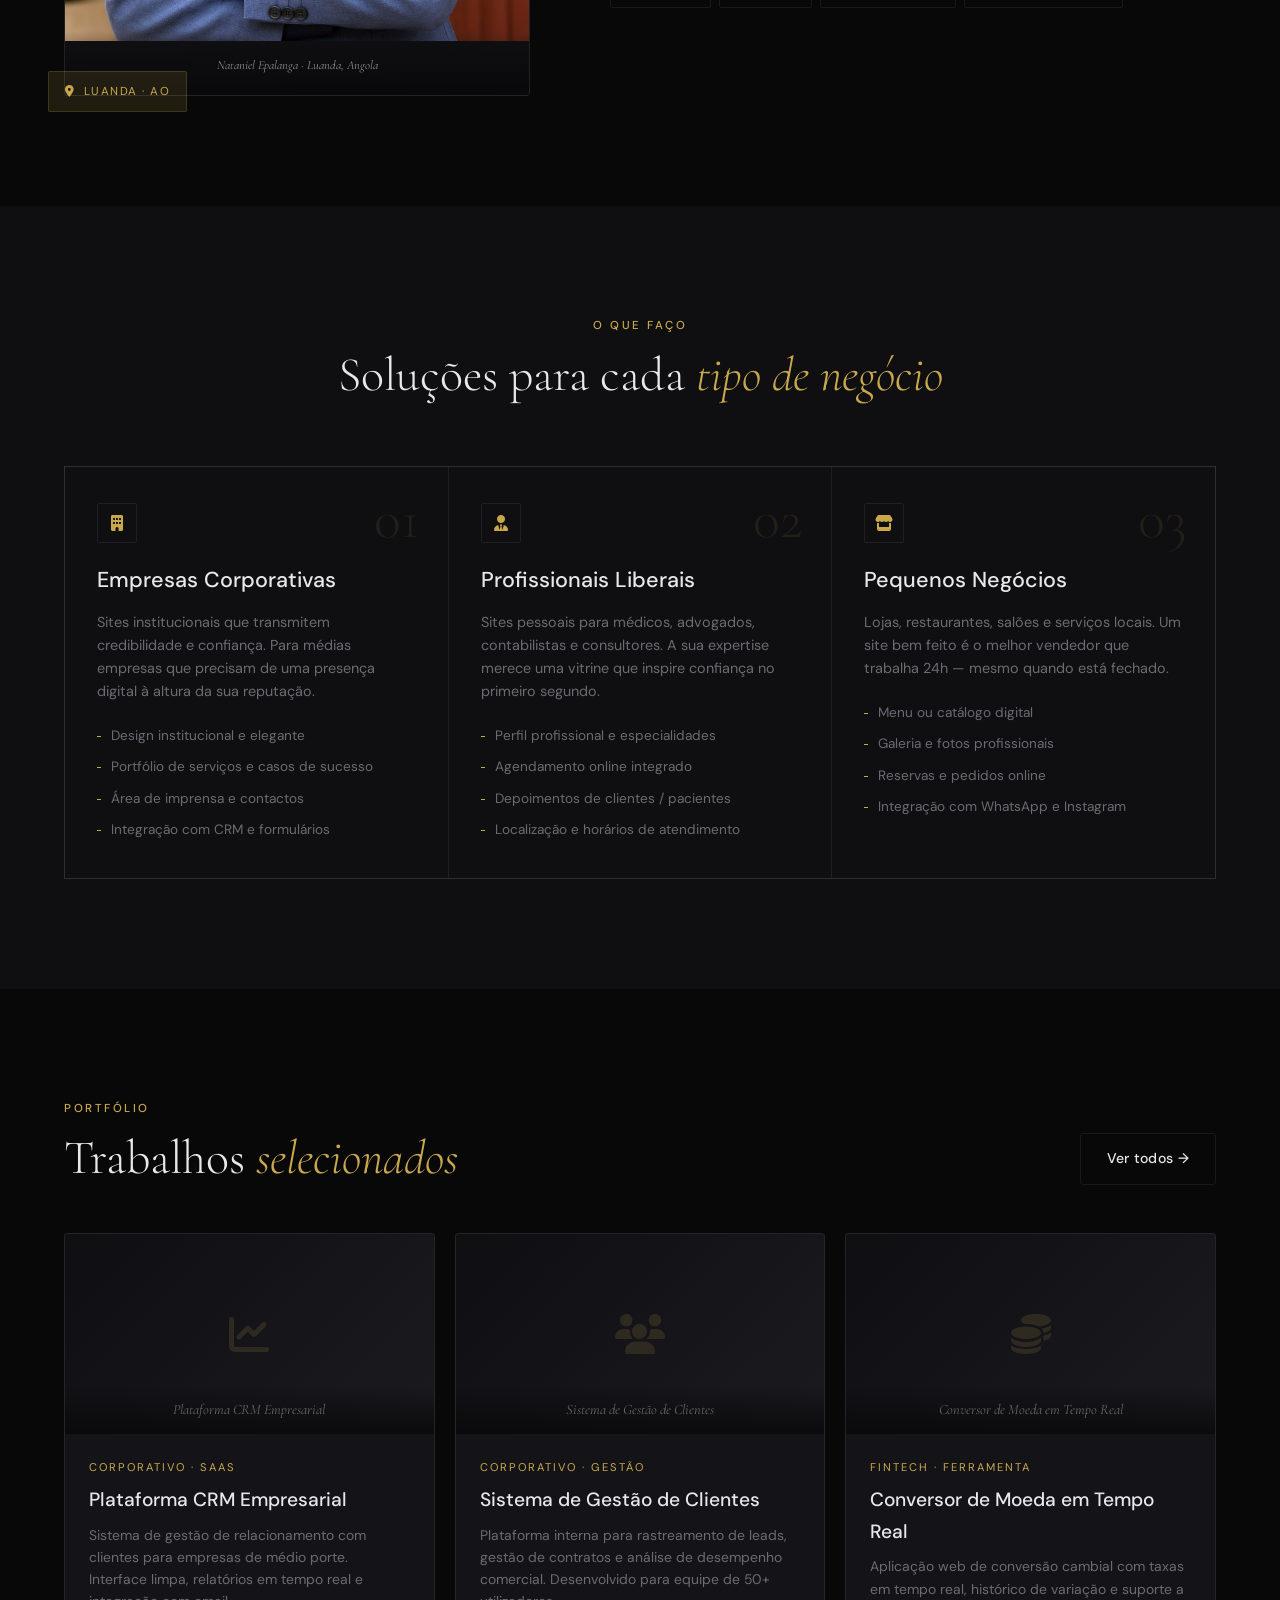
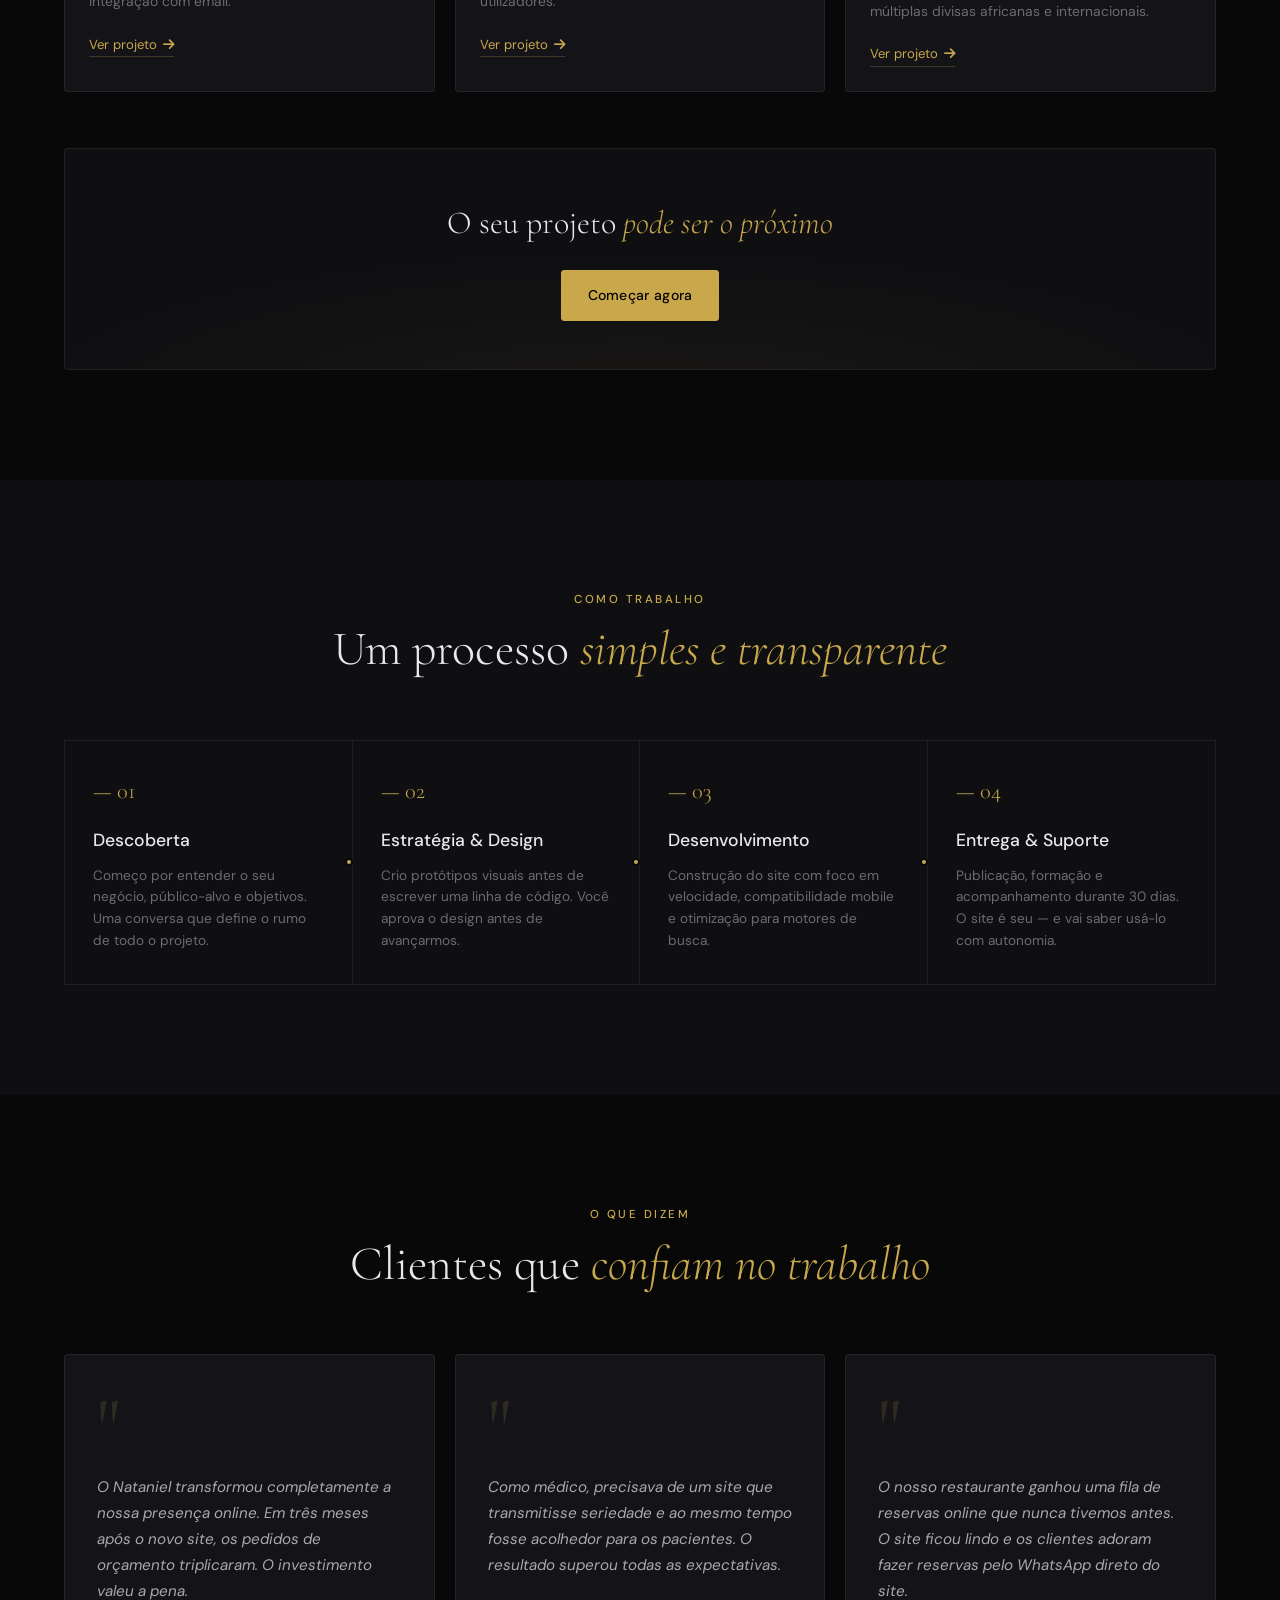
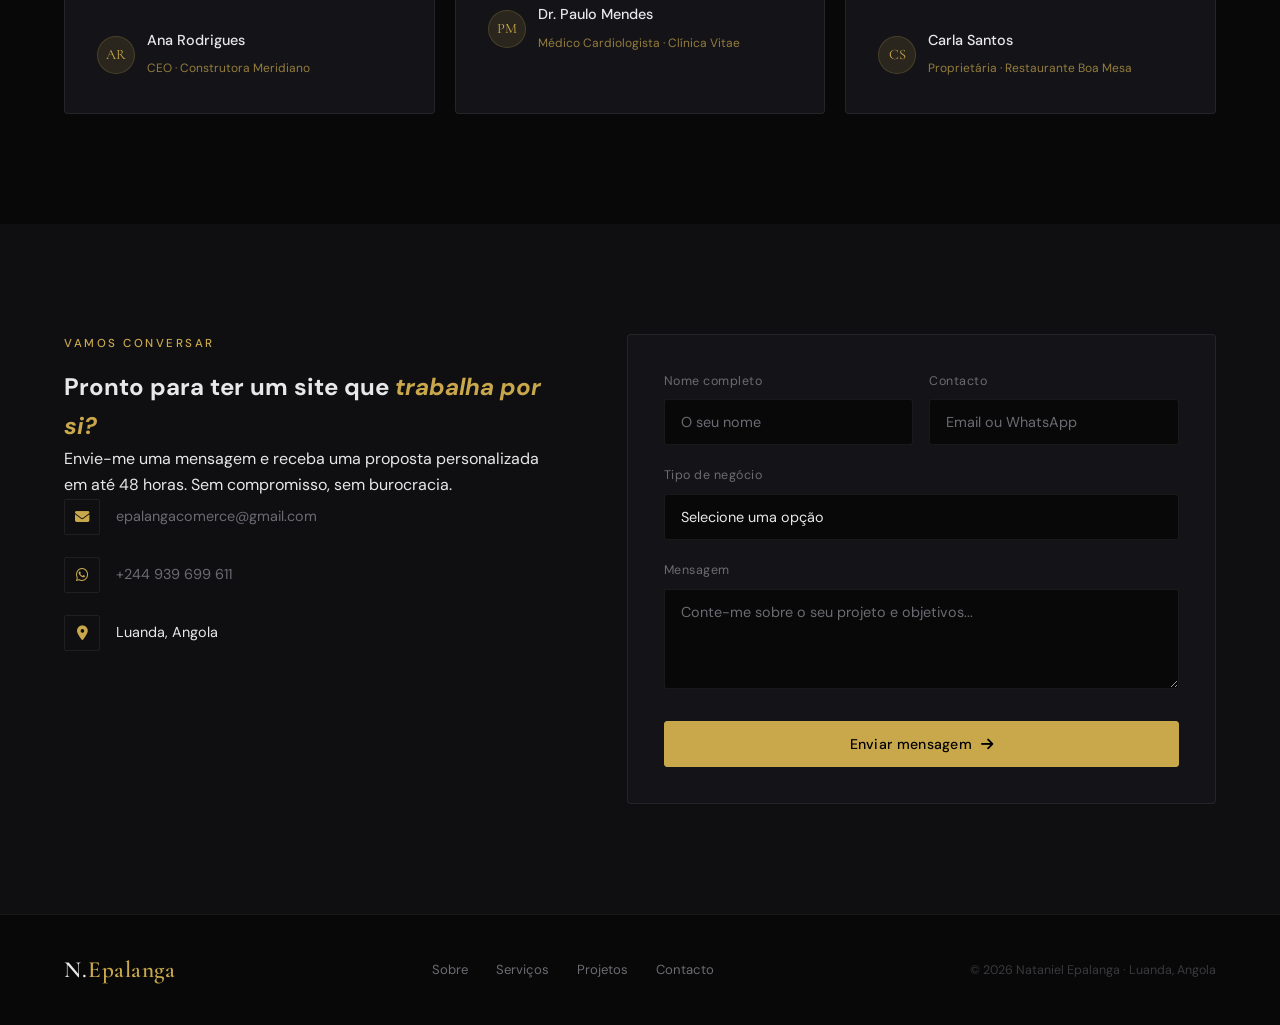
==== commit 1171e9bc: "index2--2" ====
--- a/index2.html
+++ b/index2.html
@@ -503,7 +503,7 @@
   <div class="cursor-ring" id="cursorRing"></div>
 
   <!-- WHATSAPP FLOAT -->
-  <a href="https://wa.me/244900000000?text=Olá%20Nataniel%2C%20gostaria%20de%20saber%20mais%20sobre%20os%20seus%20serviços." target="_blank" class="wa-float" aria-label="Contactar no WhatsApp">
+  <a href="https://wa.me/244952374028?text=Olá%20Nataniel%2C%20gostaria%20de%20saber%20mais%20sobre%20os%20seus%20serviços." target="_blank" class="wa-float" aria-label="Contactar no WhatsApp">
     <i class="fab fa-whatsapp"></i>
     <span>Fale no WhatsApp</span>
   </a>
@@ -535,14 +535,14 @@
         <div class="hero-content fade-in">
           <span class="hero-eyebrow">Disponível em Luanda · Angola</span>
           <h1>Sites que <em class="gold">conquistam</em><br>clientes e geram<br><em class="gold">resultados reais</em></h1>
-          <p class="hero-sub">Crio presenças digitais para empresas, profissionais e negócios que querem ser levados a sério online. Do design à publicação, em menos de 30 dias.</p>
+          <p class="hero-sub">Crio presenças digitais para empresas, profissionais e negócios que querem ser levados a sério online. Do design à publicação, em menos de 20 dias.</p>
           <div class="hero-actions">
             <a href="#projetos" class="btn btn-primary">Ver Projetos <i class="fas fa-arrow-right"></i></a>
             <a href="#contato" class="btn btn-outline">Solicitar Proposta</a>
           </div>
           <div class="metrics">
             <div class="metric-item">
-              <strong><span class="counter" data-target="20">0</span>+</strong>
+              <strong><span class="counter" data-target="15">0</span>+</strong>
               <span>Projetos entregues</span>
             </div>
             <div class="metric-item">
@@ -550,7 +550,7 @@
               <span>Mais leads em média</span>
             </div>
             <div class="metric-item">
-              <strong><span class="counter" data-target="30">0</span>d</strong>
+              <strong><span class="counter" data-target="20">0</span>d</strong>
               <span>Prazo de entrega</span>
             </div>
             <div class="metric-item">
@@ -814,11 +814,11 @@
           <p>Envie-me uma mensagem e receba uma proposta personalizada em até 48 horas. Sem compromisso, sem burocracia.</p>
           <div class="info-row">
             <div class="info-icon"><i class="fas fa-envelope"></i></div>
-            <a href="mailto:nataniel@epalanga.ao" class="info-text">nataniel@epalanga.ao</a>
+            <a href="mailto:epalangacomerce@gmail.com" class="info-text">epalangacomerce@gmail.com</a>
           </div>
           <div class="info-row">
             <div class="info-icon"><i class="fab fa-whatsapp"></i></div>
-            <a href="https://wa.me/244900000000" target="_blank" class="info-text">+244 900 000 000</a>
+            <a href="https://wa.me/244939699611" target="_blank" class="info-text">+244 939 699 611</a>
           </div>
           <div class="info-row">
             <div class="info-icon"><i class="fas fa-map-marker-alt"></i></div>
